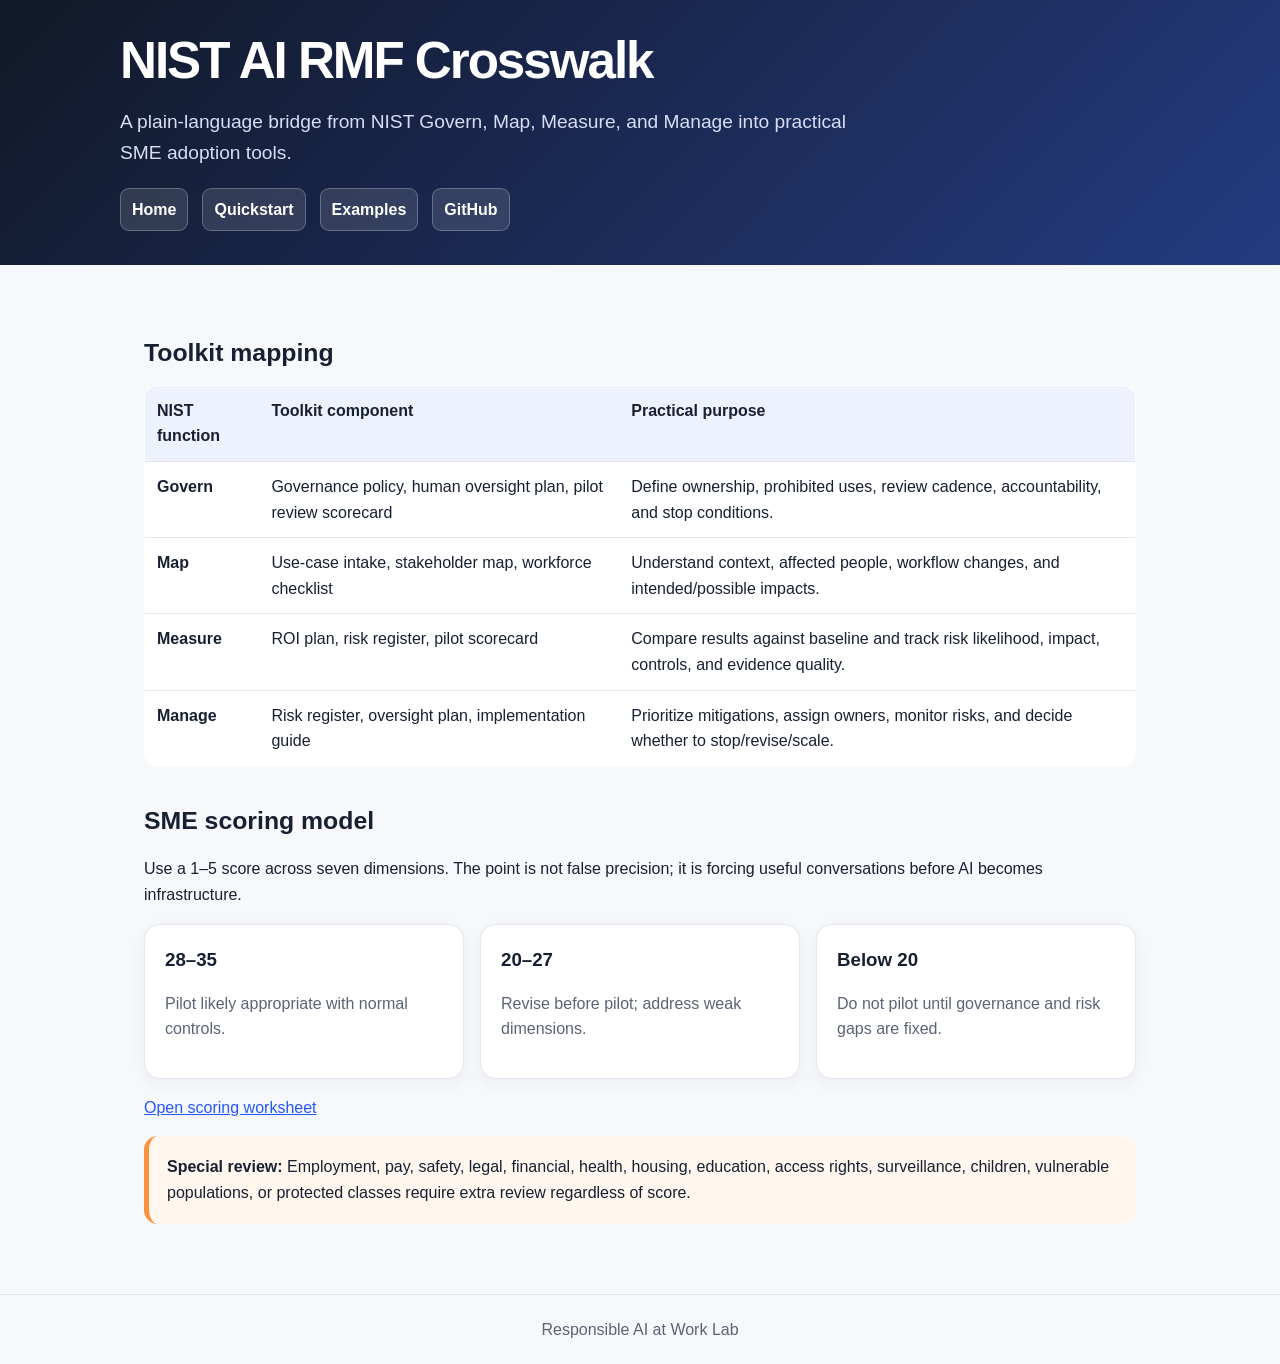
==== nist-ai-rmf-crosswalk.html @ 1ca3d965 "Add styled quickstart and guide pages" ====
<!doctype html><html lang="en"><head><meta charset="utf-8"><meta name="viewport" content="width=device-width, initial-scale=1"><title>NIST AI RMF Crosswalk · Responsible AI at Work Lab</title><link rel="stylesheet" href="site.css"></head><body>
<header class="header"><div class="wrap"><h1>NIST AI RMF Crosswalk</h1><p class="lede">A plain-language bridge from NIST Govern, Map, Measure, and Manage into practical SME adoption tools.</p><nav class="nav"><a href="index.html">Home</a><a href="quickstart.html">Quickstart</a><a href="examples.html">Examples</a><a href="https://github.com/murphylawtex-bit/responsible-ai-at-work-lab">GitHub</a></nav></div></header>
<main class="content"><section><h2>Toolkit mapping</h2><table class="table"><tr><th>NIST function</th><th>Toolkit component</th><th>Practical purpose</th></tr><tr><td><strong>Govern</strong></td><td>Governance policy, human oversight plan, pilot review scorecard</td><td>Define ownership, prohibited uses, review cadence, accountability, and stop conditions.</td></tr><tr><td><strong>Map</strong></td><td>Use-case intake, stakeholder map, workforce checklist</td><td>Understand context, affected people, workflow changes, and intended/possible impacts.</td></tr><tr><td><strong>Measure</strong></td><td>ROI plan, risk register, pilot scorecard</td><td>Compare results against baseline and track risk likelihood, impact, controls, and evidence quality.</td></tr><tr><td><strong>Manage</strong></td><td>Risk register, oversight plan, implementation guide</td><td>Prioritize mitigations, assign owners, monitor risks, and decide whether to stop/revise/scale.</td></tr></table></section>
<section><h2>SME scoring model</h2><p>Use a 1–5 score across seven dimensions. The point is not false precision; it is forcing useful conversations before AI becomes infrastructure.</p><div class="grid"><div class="card"><h3>28–35</h3><p class="muted">Pilot likely appropriate with normal controls.</p></div><div class="card"><h3>20–27</h3><p class="muted">Revise before pilot; address weak dimensions.</p></div><div class="card"><h3>Below 20</h3><p class="muted">Do not pilot until governance and risk gaps are fixed.</p></div></div><p><a href="templates/09-scoring-worksheet.md">Open scoring worksheet</a></p></section>
<section class="callout"><strong>Special review:</strong> Employment, pay, safety, legal, financial, health, housing, education, access rights, surveillance, children, vulnerable populations, or protected classes require extra review regardless of score.</section>
</main><footer class="footer">Responsible AI at Work Lab</footer></body></html>
---- site.css ----
:root { --ink:#172033; --muted:#5b6475; --bg:#f7f8fb; --card:#fff; --accent:#2457ff; --line:#e3e7ef; --soft:#eef2ff; }
*{box-sizing:border-box} body{margin:0;font-family:-apple-system,BlinkMacSystemFont,"Segoe UI",sans-serif;color:var(--ink);background:var(--bg);line-height:1.6} a{color:var(--accent)}
.header{background:linear-gradient(135deg,#111827,#243b80);color:white;padding:34px 24px}.wrap{max-width:1040px;margin:0 auto}.nav{display:flex;gap:14px;flex-wrap:wrap;margin-top:14px}.nav a{color:white;text-decoration:none;background:rgba(255,255,255,.12);border:1px solid rgba(255,255,255,.25);padding:8px 11px;border-radius:9px;font-weight:700}h1{font-size:clamp(2rem,4vw,3.4rem);line-height:1.05;margin:0 0 10px;letter-spacing:-.04em}h2{font-size:1.55rem;margin:34px 0 12px}h3{margin:0 0 8px}.lede{font-size:1.2rem;color:#d7def5;max-width:760px}.content{max-width:1040px;margin:0 auto;padding:34px 24px 70px}.grid{display:grid;grid-template-columns:repeat(auto-fit,minmax(240px,1fr));gap:16px}.card{background:var(--card);border:1px solid var(--line);border-radius:16px;padding:20px;box-shadow:0 4px 18px rgba(20,30,55,.05)}.muted{color:var(--muted)}.badge{display:inline-block;background:var(--soft);color:#1e3a8a;border-radius:999px;padding:5px 10px;font-weight:800;font-size:.82rem;margin:4px 4px 4px 0}.step{display:grid;grid-template-columns:44px 1fr;gap:14px;align-items:start;margin:14px 0}.num{width:44px;height:44px;border-radius:50%;background:linear-gradient(135deg,#2457ff,#7dd3fc);color:white;display:grid;place-items:center;font-weight:900}.callout{background:#fff7ed;border-left:5px solid #fb923c;padding:18px;border-radius:14px}.table{width:100%;border-collapse:collapse;background:white;border-radius:14px;overflow:hidden;border:1px solid var(--line)}.table th,.table td{padding:12px;border-bottom:1px solid var(--line);text-align:left;vertical-align:top}.table th{background:#eef2ff}.footer{border-top:1px solid var(--line);padding:22px;text-align:center;color:var(--muted)}
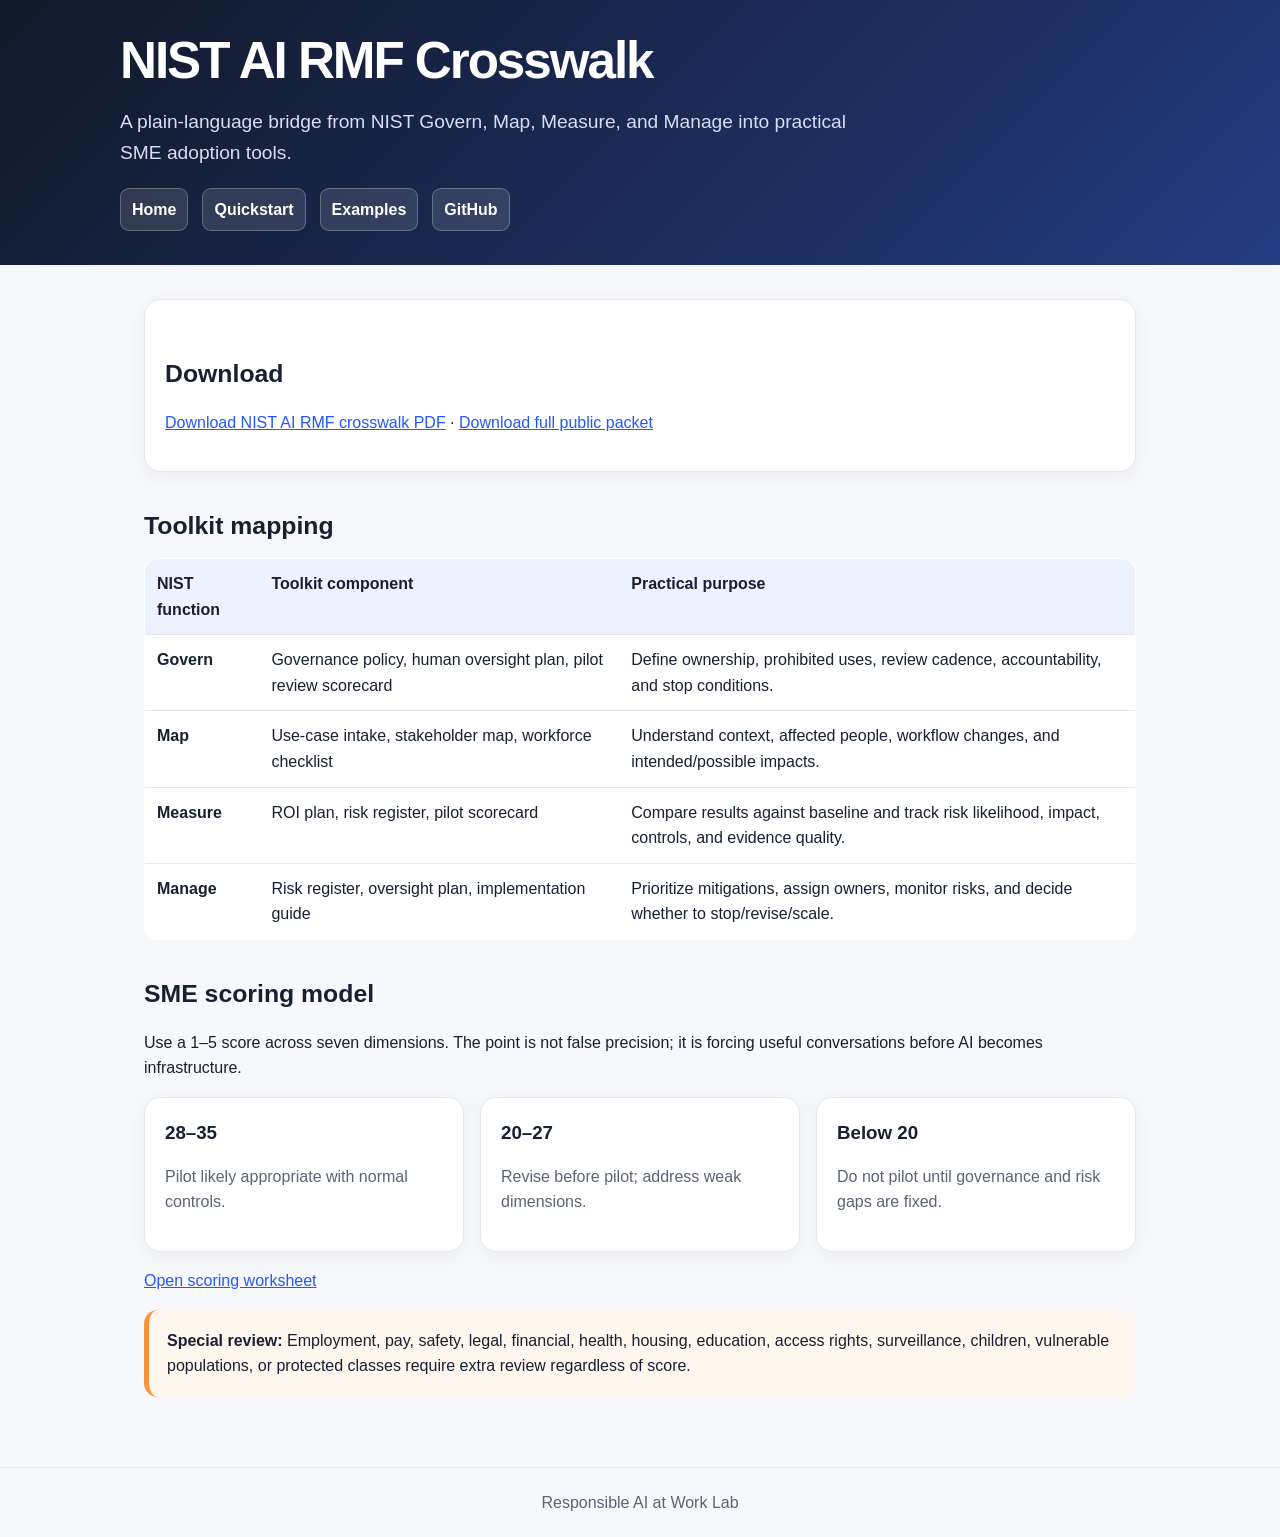
==== commit 6b926d7f: "Add downloadable toolkit PDFs and feedback section" ====
--- a/nist-ai-rmf-crosswalk.html
+++ b/nist-ai-rmf-crosswalk.html
@@ -1,6 +1,6 @@
 <!doctype html><html lang="en"><head><meta charset="utf-8"><meta name="viewport" content="width=device-width, initial-scale=1"><title>NIST AI RMF Crosswalk · Responsible AI at Work Lab</title><link rel="stylesheet" href="site.css"></head><body>
 <header class="header"><div class="wrap"><h1>NIST AI RMF Crosswalk</h1><p class="lede">A plain-language bridge from NIST Govern, Map, Measure, and Manage into practical SME adoption tools.</p><nav class="nav"><a href="index.html">Home</a><a href="quickstart.html">Quickstart</a><a href="examples.html">Examples</a><a href="https://github.com/murphylawtex-bit/responsible-ai-at-work-lab">GitHub</a></nav></div></header>
-<main class="content"><section><h2>Toolkit mapping</h2><table class="table"><tr><th>NIST function</th><th>Toolkit component</th><th>Practical purpose</th></tr><tr><td><strong>Govern</strong></td><td>Governance policy, human oversight plan, pilot review scorecard</td><td>Define ownership, prohibited uses, review cadence, accountability, and stop conditions.</td></tr><tr><td><strong>Map</strong></td><td>Use-case intake, stakeholder map, workforce checklist</td><td>Understand context, affected people, workflow changes, and intended/possible impacts.</td></tr><tr><td><strong>Measure</strong></td><td>ROI plan, risk register, pilot scorecard</td><td>Compare results against baseline and track risk likelihood, impact, controls, and evidence quality.</td></tr><tr><td><strong>Manage</strong></td><td>Risk register, oversight plan, implementation guide</td><td>Prioritize mitigations, assign owners, monitor risks, and decide whether to stop/revise/scale.</td></tr></table></section>
+<main class="content"><section class="card"><h2>Download</h2><p><a href="downloads/responsible-ai-nist-ai-rmf-crosswalk.pdf">Download NIST AI RMF crosswalk PDF</a> · <a href="downloads/responsible-ai-adoption-toolkit-v0.2-public-packet.pdf">Download full public packet</a></p></section><section><h2>Toolkit mapping</h2><table class="table"><tr><th>NIST function</th><th>Toolkit component</th><th>Practical purpose</th></tr><tr><td><strong>Govern</strong></td><td>Governance policy, human oversight plan, pilot review scorecard</td><td>Define ownership, prohibited uses, review cadence, accountability, and stop conditions.</td></tr><tr><td><strong>Map</strong></td><td>Use-case intake, stakeholder map, workforce checklist</td><td>Understand context, affected people, workflow changes, and intended/possible impacts.</td></tr><tr><td><strong>Measure</strong></td><td>ROI plan, risk register, pilot scorecard</td><td>Compare results against baseline and track risk likelihood, impact, controls, and evidence quality.</td></tr><tr><td><strong>Manage</strong></td><td>Risk register, oversight plan, implementation guide</td><td>Prioritize mitigations, assign owners, monitor risks, and decide whether to stop/revise/scale.</td></tr></table></section>
 <section><h2>SME scoring model</h2><p>Use a 1–5 score across seven dimensions. The point is not false precision; it is forcing useful conversations before AI becomes infrastructure.</p><div class="grid"><div class="card"><h3>28–35</h3><p class="muted">Pilot likely appropriate with normal controls.</p></div><div class="card"><h3>20–27</h3><p class="muted">Revise before pilot; address weak dimensions.</p></div><div class="card"><h3>Below 20</h3><p class="muted">Do not pilot until governance and risk gaps are fixed.</p></div></div><p><a href="templates/09-scoring-worksheet.md">Open scoring worksheet</a></p></section>
 <section class="callout"><strong>Special review:</strong> Employment, pay, safety, legal, financial, health, housing, education, access rights, surveillance, children, vulnerable populations, or protected classes require extra review regardless of score.</section>
 </main><footer class="footer">Responsible AI at Work Lab</footer></body></html>
